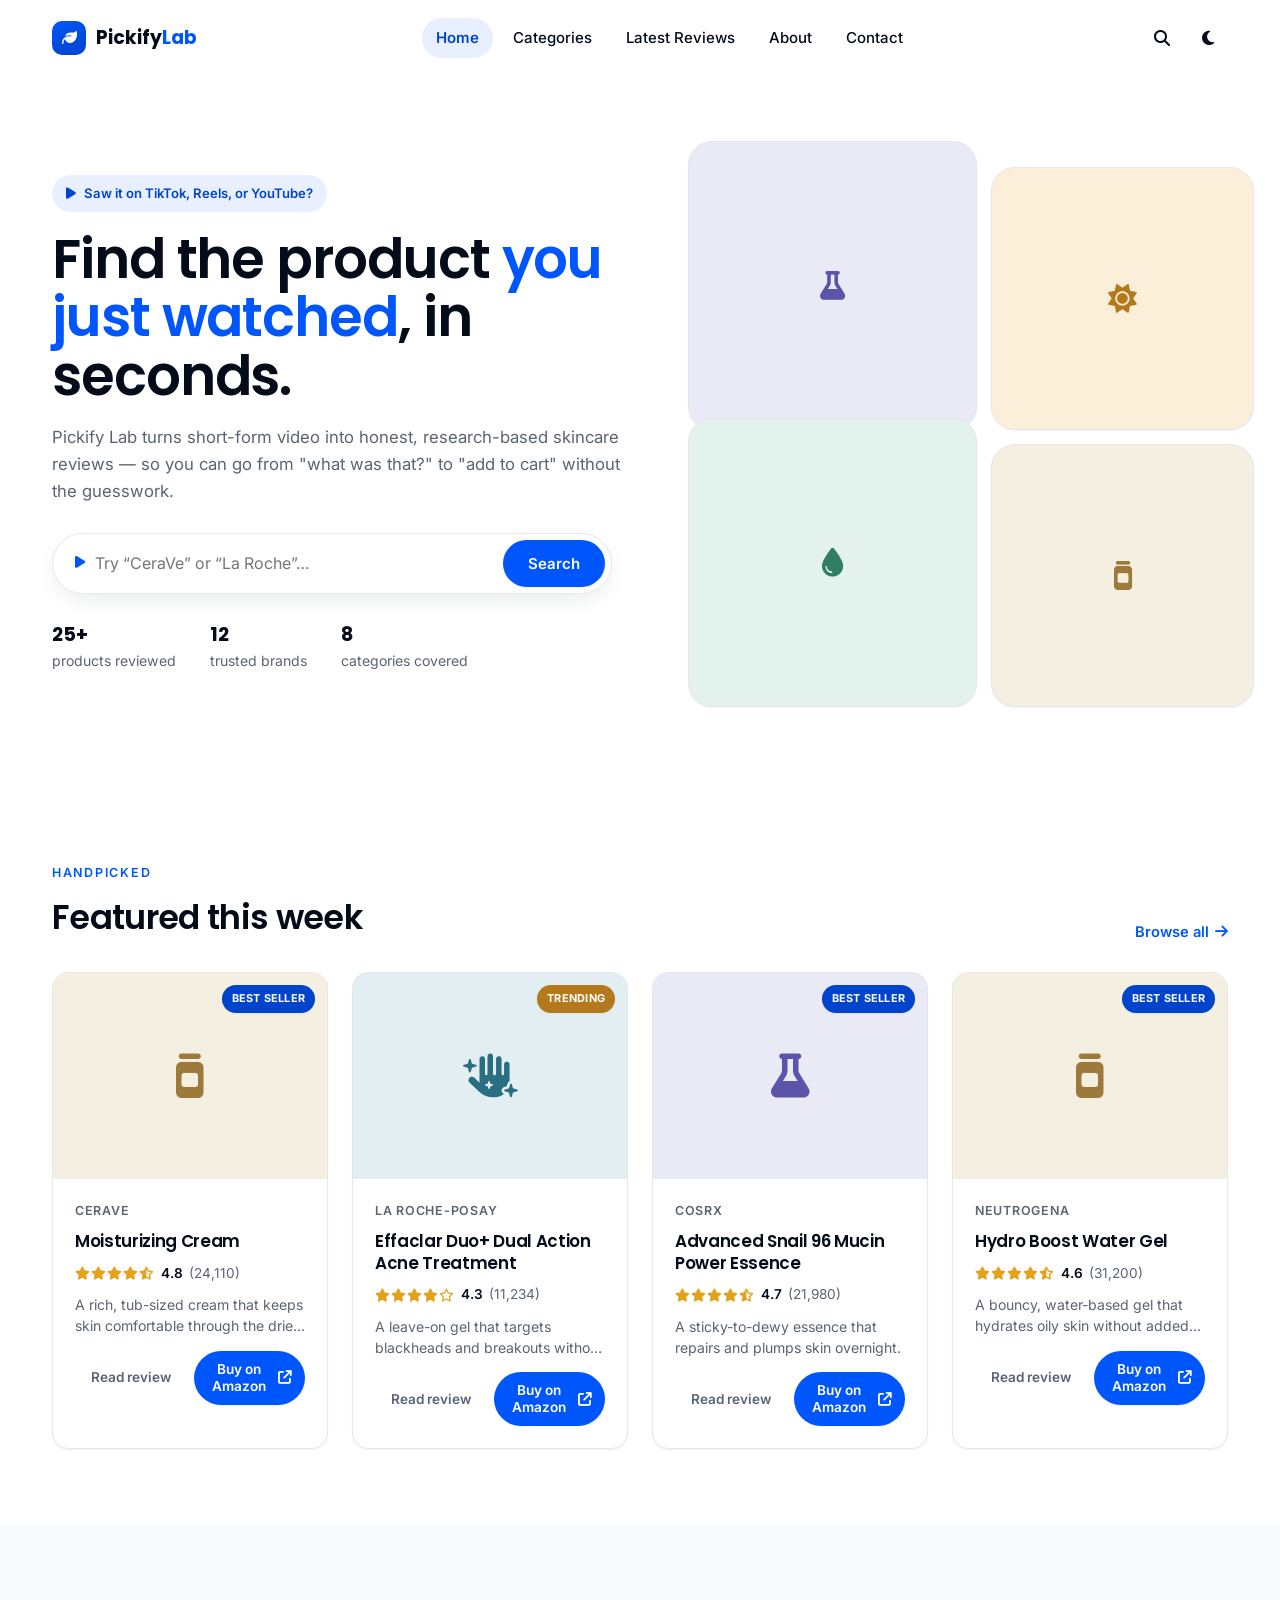
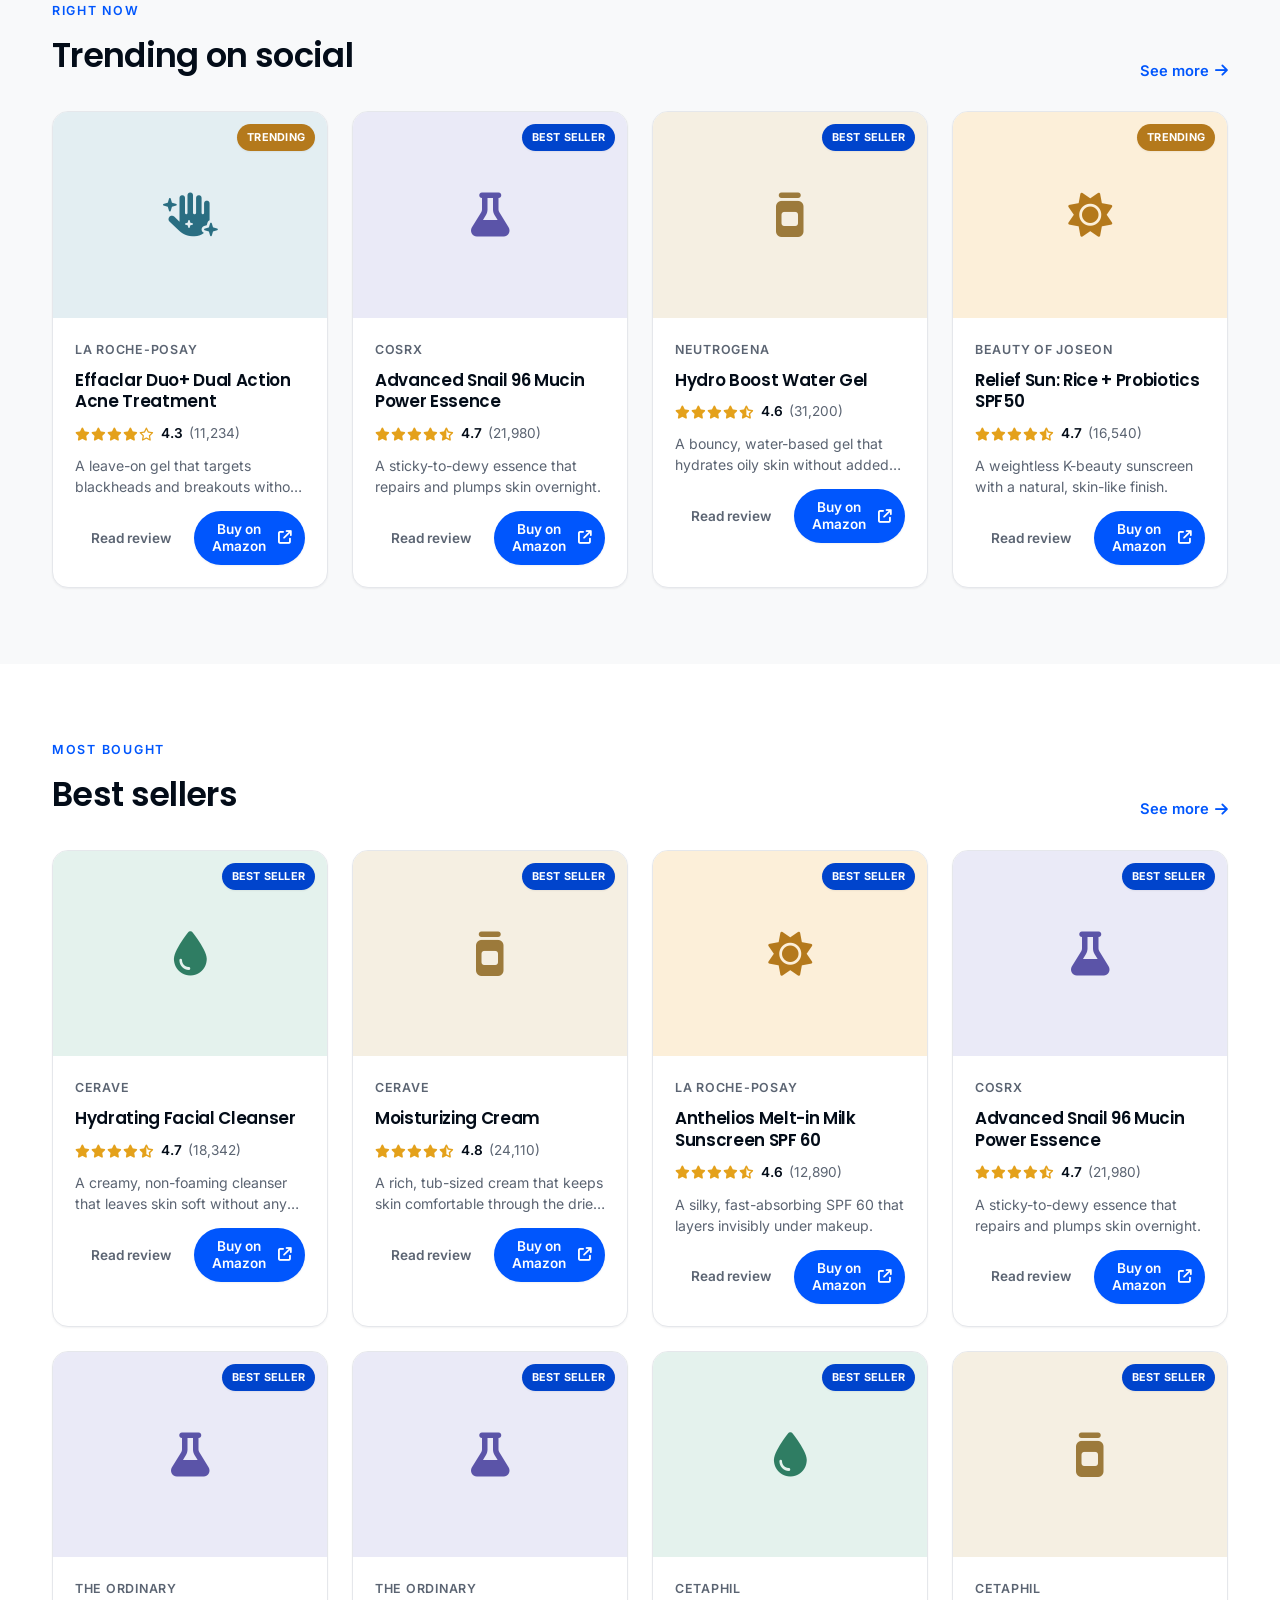
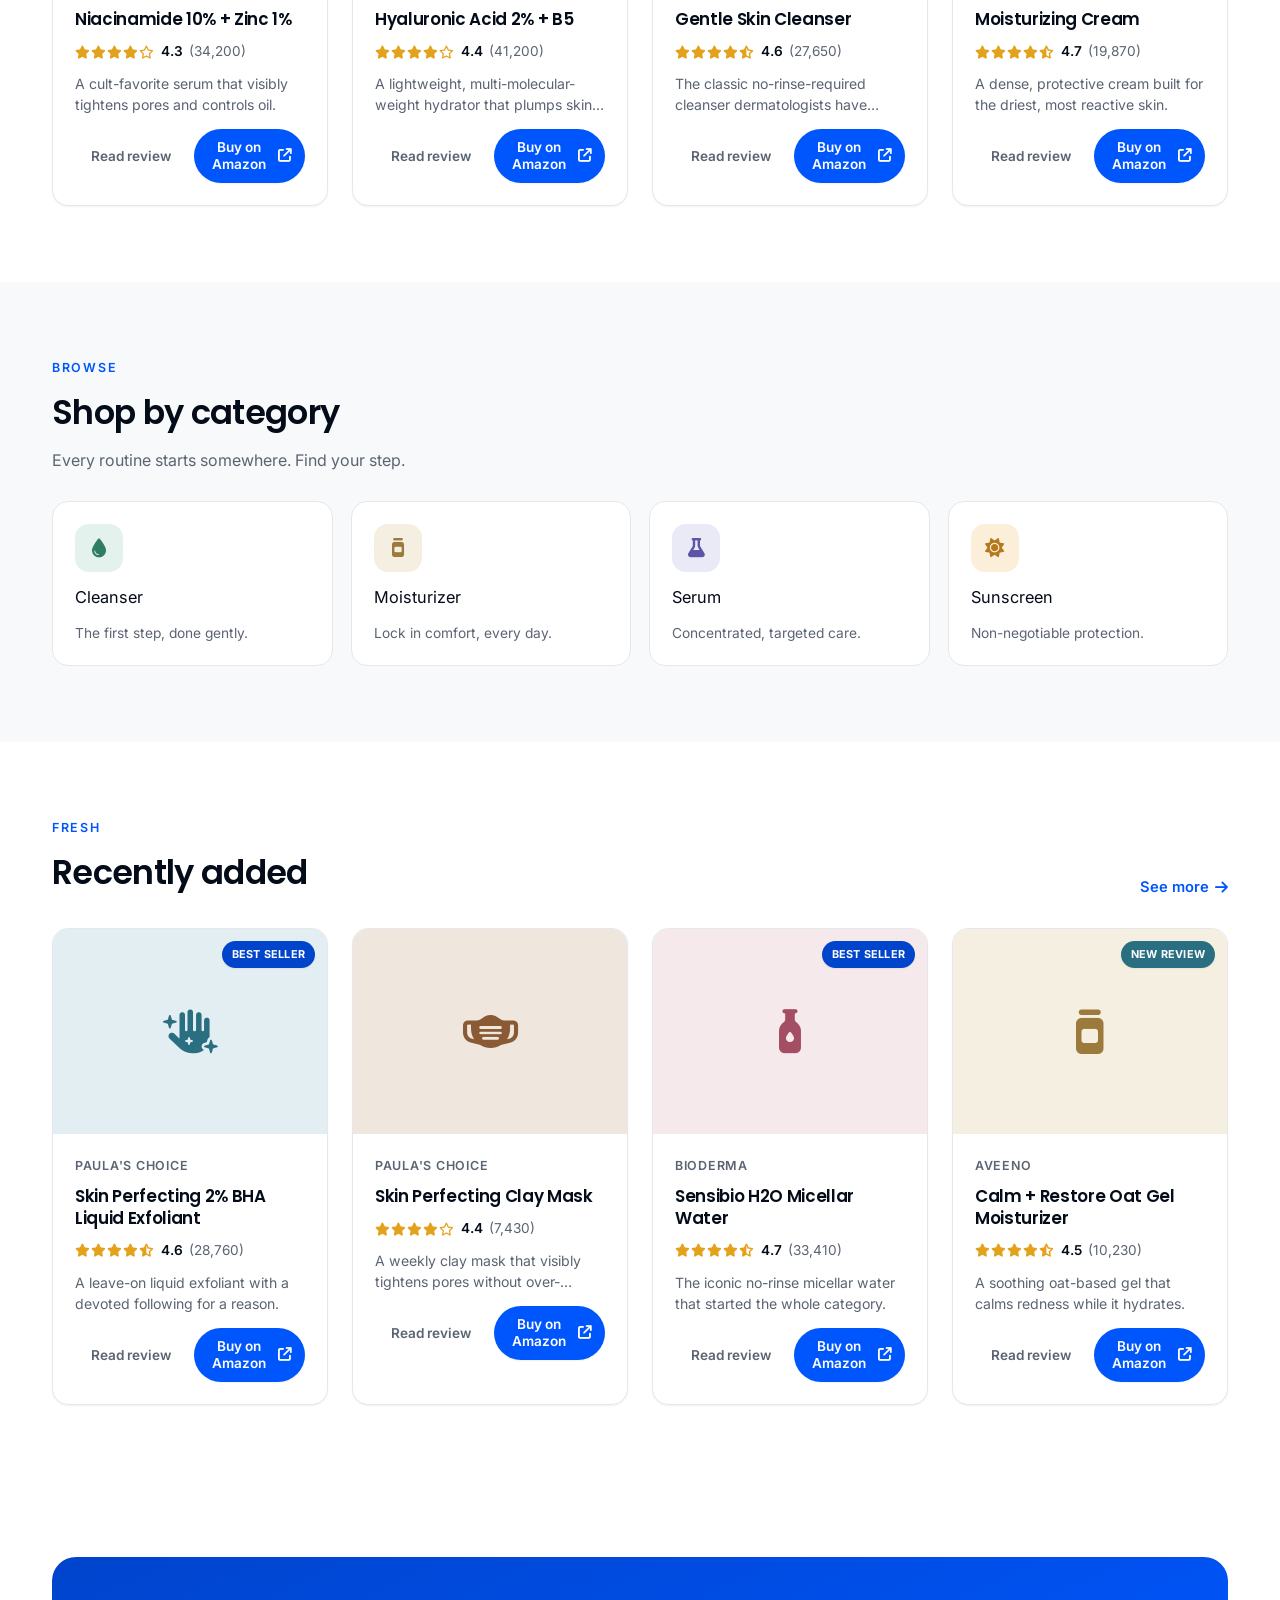
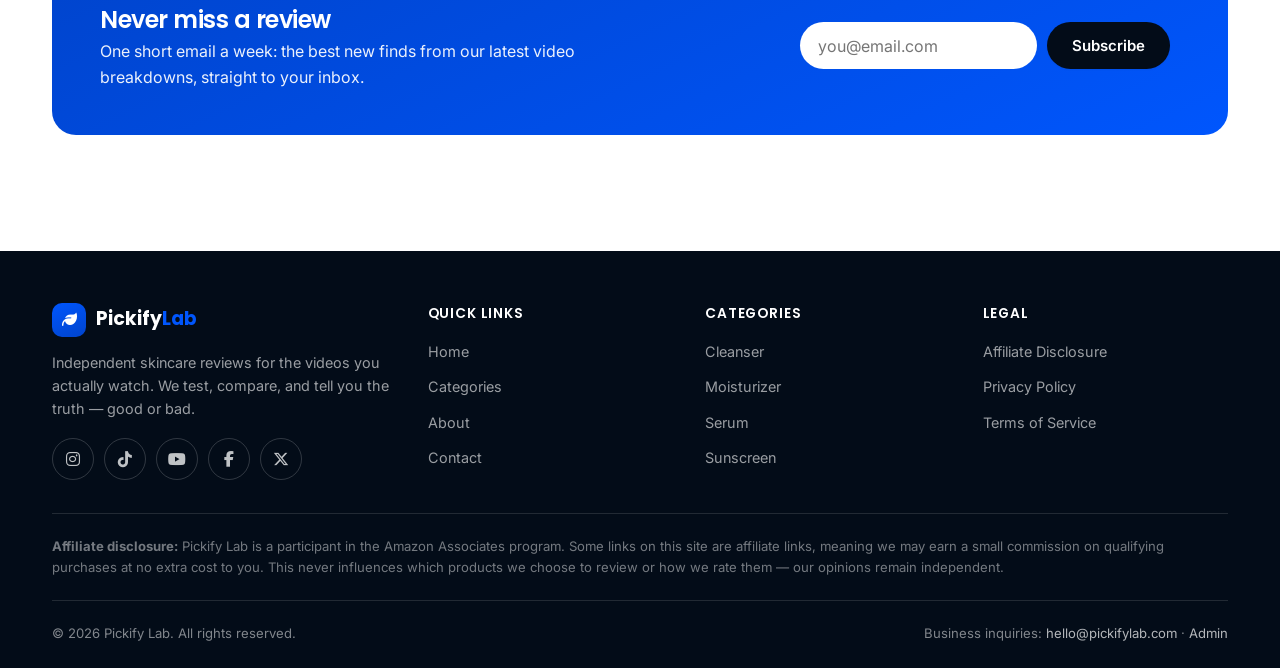
==== New folder (2)/pickify-lab/index.html @ 36ed2938 "Add files via upload" ====
<!DOCTYPE html>
<html lang="en">
<head>
  <meta charset="UTF-8" />
  <meta name="viewport" content="width=device-width, initial-scale=1.0" />
  <title>Pickify Lab — Honest Skincare Reviews from TikTok, Reels & YouTube</title>
  <meta name="description" content="Find the exact skincare product you saw in a video, in seconds. Pickify Lab reviews CeraVe, La Roche-Posay, COSRX, The Ordinary and more — honestly, independently." />
  <meta name="keywords" content="skincare reviews, CeraVe review, La Roche-Posay review, COSRX review, The Ordinary review, best skincare products, amazon skincare" />
  <link rel="canonical" href="https://pickifylab.com/" />

  <!-- Open Graph -->
  <meta property="og:type" content="website" />
  <meta property="og:site_name" content="Pickify Lab" />
  <meta property="og:title" content="Pickify Lab — Honest Skincare Reviews" />
  <meta property="og:description" content="Find the exact skincare product you saw in a video, in seconds." />
  <meta property="og:url" content="https://pickifylab.com/" />
  <meta property="og:image" content="https://pickifylab.com/images/og-cover.jpg" />

  <!-- Twitter Card -->
  <meta name="twitter:card" content="summary_large_image" />
  <meta name="twitter:title" content="Pickify Lab — Honest Skincare Reviews" />
  <meta name="twitter:description" content="Find the exact skincare product you saw in a video, in seconds." />
  <meta name="twitter:image" content="https://pickifylab.com/images/og-cover.jpg" />

  <link rel="icon" href="data:image/svg+xml,<svg xmlns=%22http://www.w3.org/2000/svg%22 viewBox=%220 0 100 100%22><rect width=%22100%22 height=%22100%22 rx=%2222%22 fill=%22%230056FD%22/><text x=%2250%22 y=%2266%22 font-size=%2255%22 fill=%22white%22 text-anchor=%22middle%22 font-family=%22Arial%22>P</text></svg>" />

  <link rel="preconnect" href="https://fonts.googleapis.com" />
  <link rel="preconnect" href="https://fonts.gstatic.com" crossorigin />
  <link href="https://fonts.googleapis.com/css2?family=Inter:wght@400;500;600;700&family=Poppins:wght@500;600;700&display=swap" rel="stylesheet" />
  <link rel="stylesheet" href="https://cdnjs.cloudflare.com/ajax/libs/font-awesome/6.5.1/css/all.min.css" integrity="sha512-DTOQO9RWCH3ppGqcWaEA1BIZOC6xxalwEsw9c2QQeAIftl+Vegovlnee1c9QX4TctnWMn13TZye+giMm8e2LwA==" crossorigin="anonymous" referrerpolicy="no-referrer" />

  <link rel="stylesheet" href="css/style.css" />
  <link rel="stylesheet" href="css/responsive.css" />

  <script type="application/ld+json">
  {
    "@context": "https://schema.org",
    "@type": "Organization",
    "name": "Pickify Lab",
    "url": "https://pickifylab.com/",
    "sameAs": [
      "https://instagram.com/pickifylab",
      "https://tiktok.com/@pickifylab",
      "https://youtube.com/@pickifylab",
      "https://facebook.com/pickifylab",
      "https://x.com/pickifylab"
    ]
  }
  </script>
</head>
<body>

  <a class="visually-hidden" href="#main-content">Skip to main content</a>

  <!-- ============================= HEADER ============================= -->
  <header class="site-header" data-site-header>
    <div class="container nav">
      <a href="index.html" class="brand">
        <span class="brand__mark"><i class="fa-solid fa-leaf" aria-hidden="true"></i></span>
        <span class="brand__name">Pickify<span>Lab</span></span>
      </a>

      <nav class="nav-menu" data-nav-menu aria-label="Primary">
        <a href="index.html" data-page="index.html">Home</a>
        <a href="categories.html" data-page="categories.html">Categories</a>
        <a href="categories.html?sort=latest" data-page="categories.html">Latest Reviews</a>
        <a href="about.html" data-page="about.html">About</a>
        <a href="contact.html" data-page="contact.html">Contact</a>
      </nav>

      <div class="nav-actions">
        <button class="icon-btn" type="button" data-search-open aria-label="Search products">
          <i class="fa-solid fa-magnifying-glass" aria-hidden="true"></i>
        </button>
        <button class="icon-btn" type="button" data-theme-toggle aria-label="Toggle dark mode">
          <i class="fa-solid fa-moon" aria-hidden="true"></i>
        </button>
        <button class="nav-toggle" type="button" data-nav-toggle aria-label="Open menu" aria-expanded="false">
          <span></span><span></span><span></span>
        </button>
      </div>
    </div>
  </header>

  <!-- Search overlay -->
  <div class="search-overlay" data-search-overlay>
    <div class="search-panel" role="dialog" aria-modal="true" aria-label="Search products">
      <div class="search-panel__top">
        <i class="fa-solid fa-magnifying-glass" aria-hidden="true"></i>
        <input type="search" placeholder="Search by product, brand, or concern…" aria-label="Search products" data-search-input />
        <button class="search-panel__close" type="button" data-search-close aria-label="Close search">
          <i class="fa-solid fa-xmark" aria-hidden="true"></i>
        </button>
      </div>
      <div data-search-results>
        <p class="search-hint">Start typing a product or brand — like "Cera" or "La Roche".</p>
      </div>
    </div>
  </div>

  <main id="main-content" data-home>

    <!-- ============================= HERO ============================= -->
    <section class="hero">
      <div class="container hero__grid">
        <div>
          <span class="hero__eyebrow"><i class="fa-solid fa-play" aria-hidden="true"></i> Saw it on TikTok, Reels, or YouTube?</span>
          <h1 class="hero__title">Find the product <em>you just watched</em>, in seconds.</h1>
          <p class="hero__sub">Pickify Lab turns short-form video into honest, research-based skincare reviews — so you can go from "what was that?" to "add to cart" without the guesswork.</p>

          <form class="hero-search" data-hero-search-form role="search">
            <i class="fa-solid fa-play" aria-hidden="true"></i>
            <label for="hero-search-input" class="visually-hidden">Search products</label>
            <input id="hero-search-input" type="text" placeholder="Try “CeraVe” or “La Roche”…" data-hero-search-input autocomplete="off" />
            <button class="btn btn--primary" type="submit">Search</button>
            <div class="hero-suggestions" data-hero-search-suggestions hidden></div>
          </form>

          <div class="hero__meta">
            <div><strong>25+</strong> products reviewed</div>
            <div><strong>12</strong> trusted brands</div>
            <div><strong>8</strong> categories covered</div>
          </div>
        </div>

        <div class="hero__visual" aria-hidden="true">
          <div class="swatch swatch--serum"><i class="fa-solid fa-flask"></i></div>
          <div class="swatch swatch--sunscreen"><i class="fa-solid fa-sun"></i></div>
          <div class="swatch swatch--cleanser"><i class="fa-solid fa-droplet"></i></div>
          <div class="swatch swatch--moisturizer"><i class="fa-solid fa-jar"></i></div>
        </div>
      </div>
    </section>

    <!-- ============================= FEATURED ============================= -->
    <section class="section" id="featured">
      <div class="container">
        <div class="section-head">
          <span class="section-head__eyebrow">Handpicked</span>
          <div class="section-head__row">
            <h2 class="section-head__title">Featured this week</h2>
            <a class="link-more" href="categories.html">Browse all <i class="fa-solid fa-arrow-right" aria-hidden="true"></i></a>
          </div>
        </div>
        <div class="product-grid" id="featured-grid"></div>
      </div>
    </section>

    <!-- ============================= TRENDING ============================= -->
    <section class="section section--alt" id="trending">
      <div class="container">
        <div class="section-head">
          <span class="section-head__eyebrow">Right now</span>
          <div class="section-head__row">
            <h2 class="section-head__title">Trending on social</h2>
            <a class="link-more" href="categories.html">See more <i class="fa-solid fa-arrow-right" aria-hidden="true"></i></a>
          </div>
        </div>
        <div class="product-grid" id="trending-grid"></div>
      </div>
    </section>

    <!-- ============================= BEST SELLERS ============================= -->
    <section class="section" id="best-sellers">
      <div class="container">
        <div class="section-head">
          <span class="section-head__eyebrow">Most bought</span>
          <div class="section-head__row">
            <h2 class="section-head__title">Best sellers</h2>
            <a class="link-more" href="categories.html">See more <i class="fa-solid fa-arrow-right" aria-hidden="true"></i></a>
          </div>
        </div>
        <div class="product-grid" id="bestsellers-grid"></div>
      </div>
    </section>

    <!-- ============================= CATEGORIES PREVIEW ============================= -->
    <section class="section section--alt" id="shop-by-category">
      <div class="container">
        <div class="section-head">
          <span class="section-head__eyebrow">Browse</span>
          <h2 class="section-head__title">Shop by category</h2>
          <p class="section-head__sub">Every routine starts somewhere. Find your step.</p>
        </div>
        <div class="category-grid" id="category-preview-grid">
          <!-- populated statically for SEO crawlability; categories.html has the full filterable version -->
          <a class="category-card" href="categories.html?cat=Cleanser"><span class="category-card__icon category-card__icon--cleanser"><i class="fa-solid fa-droplet"></i></span><span class="category-card__name">Cleanser</span><span class="category-card__desc">The first step, done gently.</span></a>
          <a class="category-card" href="categories.html?cat=Moisturizer"><span class="category-card__icon category-card__icon--moisturizer"><i class="fa-solid fa-jar"></i></span><span class="category-card__name">Moisturizer</span><span class="category-card__desc">Lock in comfort, every day.</span></a>
          <a class="category-card" href="categories.html?cat=Serum"><span class="category-card__icon category-card__icon--serum"><i class="fa-solid fa-flask"></i></span><span class="category-card__name">Serum</span><span class="category-card__desc">Concentrated, targeted care.</span></a>
          <a class="category-card" href="categories.html?cat=Sunscreen"><span class="category-card__icon category-card__icon--sunscreen"><i class="fa-solid fa-sun"></i></span><span class="category-card__name">Sunscreen</span><span class="category-card__desc">Non-negotiable protection.</span></a>
        </div>
      </div>
    </section>

    <!-- ============================= RECENTLY ADDED ============================= -->
    <section class="section" id="recently-added">
      <div class="container">
        <div class="section-head">
          <span class="section-head__eyebrow">Fresh</span>
          <div class="section-head__row">
            <h2 class="section-head__title">Recently added</h2>
            <a class="link-more" href="categories.html">See more <i class="fa-solid fa-arrow-right" aria-hidden="true"></i></a>
          </div>
        </div>
        <div class="product-grid" id="recent-grid"></div>
      </div>
    </section>

    <!-- ============================= NEWSLETTER ============================= -->
    <section class="section" id="newsletter">
      <div class="container">
        <div class="newsletter-band">
          <div>
            <h2>Never miss a review</h2>
            <p>One short email a week: the best new finds from our latest video breakdowns, straight to your inbox.</p>
          </div>
          <form class="newsletter-form" data-newsletter-form>
            <label for="newsletter-email" class="visually-hidden">Email address</label>
            <input id="newsletter-email" type="email" placeholder="you@email.com" required />
            <button class="btn btn--primary" type="submit">Subscribe</button>
            <p class="form-status" data-newsletter-status role="status"></p>
          </form>
        </div>
      </div>
    </section>

  </main>

  <!-- ============================= FOOTER ============================= -->
  <footer class="site-footer">
    <div class="container">
      <div class="footer-grid">
        <div class="footer-about">
          <a href="index.html" class="brand">
            <span class="brand__mark"><i class="fa-solid fa-leaf" aria-hidden="true"></i></span>
            <span class="brand__name">Pickify<span>Lab</span></span>
          </a>
          <p>Independent skincare reviews for the videos you actually watch. We test, compare, and tell you the truth — good or bad.</p>
          <div class="social-row">
            <a class="social-btn" data-social="instagram" href="https://instagram.com/pickifylab" target="_blank" rel="noopener" aria-label="Instagram"><i class="fa-brands fa-instagram"></i></a>
            <a class="social-btn" data-social="tiktok" href="https://tiktok.com/@pickifylab" target="_blank" rel="noopener" aria-label="TikTok"><i class="fa-brands fa-tiktok"></i></a>
            <a class="social-btn" data-social="youtube" href="https://youtube.com/@pickifylab" target="_blank" rel="noopener" aria-label="YouTube"><i class="fa-brands fa-youtube"></i></a>
            <a class="social-btn" data-social="facebook" href="https://facebook.com/pickifylab" target="_blank" rel="noopener" aria-label="Facebook"><i class="fa-brands fa-facebook-f"></i></a>
            <a class="social-btn" data-social="x" href="https://x.com/pickifylab" target="_blank" rel="noopener" aria-label="X (Twitter)"><i class="fa-brands fa-x-twitter"></i></a>
          </div>
        </div>

        <div class="footer-col">
          <h4>Quick Links</h4>
          <ul>
            <li><a href="index.html">Home</a></li>
            <li><a href="categories.html">Categories</a></li>
            <li><a href="about.html">About</a></li>
            <li><a href="contact.html">Contact</a></li>
          </ul>
        </div>

        <div class="footer-col">
          <h4>Categories</h4>
          <ul>
            <li><a href="categories.html?cat=Cleanser">Cleanser</a></li>
            <li><a href="categories.html?cat=Moisturizer">Moisturizer</a></li>
            <li><a href="categories.html?cat=Serum">Serum</a></li>
            <li><a href="categories.html?cat=Sunscreen">Sunscreen</a></li>
          </ul>
        </div>

        <div class="footer-col">
          <h4>Legal</h4>
          <ul>
            <li><a href="contact.html">Affiliate Disclosure</a></li>
            <li><a href="contact.html">Privacy Policy</a></li>
            <li><a href="contact.html">Terms of Service</a></li>
          </ul>
        </div>
      </div>

      <p class="footer-disclosure" data-disclosure-text>
        <strong>Affiliate disclosure:</strong> Pickify Lab is a participant in the Amazon Associates program. Some links on this site are affiliate links, meaning we may earn a small commission on qualifying purchases at no extra cost to you. This never influences which products we choose to review or how we rate them — our opinions remain independent.
      </p>

      <div class="footer-bottom">
        <p>&copy; <span data-current-year></span> Pickify Lab. All rights reserved.</p>
        <p>Business inquiries: <a href="mailto:hello@pickifylab.com" data-business-email>hello@pickifylab.com</a> &middot; <a href="admin.html">Admin</a></p>
      </div>
    </div>
  </footer>

  <button class="scroll-top" type="button" data-scroll-top aria-label="Scroll to top">
    <i class="fa-solid fa-arrow-up" aria-hidden="true"></i>
  </button>

  <script src="js/products.js"></script>
  <script src="js/search.js"></script>
  <script src="js/settings.js"></script>
  <script src="js/app.js"></script>
</body>
</html>
---- New folder (2)/pickify-lab/css/style.css ----
/* ==========================================================================
   Pickify Lab — Core Stylesheet
   Mobile-first. Breakpoint overrides live in responsive.css.
   ========================================================================== */

/* ---------------------------------------------------------------------- */
/* 1. Design tokens                                                       */
/* ---------------------------------------------------------------------- */
:root {
  /* Brand palette (per spec) */
  --color-bg: #FFFFFF;
  --color-bg-alt: #F8F9FA;
  --color-accent: #0056FD;
  --color-accent-dark: #0044CC;
  --color-accent-soft: #E8F0FF;
  --color-text: #030C18;
  --color-text-muted: #5B6472;
  --color-border: #E5E7EB;
  --color-card: #FFFFFF;

  /* Fixed brand-dark, used for the footer and other permanently dark
     sections regardless of the light/dark theme toggle */
  --color-brand-dark: #030C18;
  --color-brand-dark-alt: #0A1524;
  --color-accent-on-dark: #4C86FF;

  /* Category swatch tints — used only on media placeholders as an
     identification system, echoing how skincare packaging color-codes by
     product type. Kept muted so the rest of the UI stays quiet. */
  --tint-cleanser: #E4F2ED;
  --tint-cleanser-ic: #2F7D63;
  --tint-moisturizer: #F5EFE2;
  --tint-moisturizer-ic: #9C7A3B;
  --tint-serum: #EAEAF7;
  --tint-serum-ic: #5B54A8;
  --tint-sunscreen: #FCEFD9;
  --tint-sunscreen-ic: #B4791C;
  --tint-toner: #F5E9EC;
  --tint-toner-ic: #A34E62;
  --tint-facemask: #EFE6DE;
  --tint-facemask-ic: #8A5A34;
  --tint-eyecream: #E7F0EA;
  --tint-eyecream-ic: #3E7A52;
  --tint-acnetreatment: #E3EEF2;
  --tint-acnetreatment-ic: #2A6E82;

  /* Elevation */
  --shadow-sm: 0 1px 2px rgba(31, 41, 55, 0.06);
  --shadow-md: 0 8px 24px -8px rgba(31, 41, 55, 0.14);
  --shadow-lg: 0 24px 48px -16px rgba(31, 41, 55, 0.22);

  /* Type scale */
  --font-display: "Poppins", "Segoe UI", sans-serif;
  --font-body: "Inter", "Segoe UI", sans-serif;

  --radius-sm: 10px;
  --radius-md: 16px;
  --radius-lg: 24px;
  --radius-pill: 999px;

  --container-width: 1240px;
  --nav-height: 76px;

  --ease: cubic-bezier(0.22, 1, 0.36, 1);
}

[data-theme="dark"] {
  --color-bg: #0B0F16;
  --color-bg-alt: #121826;
  --color-accent: #3B7BFF;
  --color-accent-dark: #0056FD;
  --color-accent-soft: rgba(59, 123, 255, 0.16);
  --color-text: #EDF0F5;
  --color-text-muted: #97A1B0;
  --color-border: #232C3C;
  --color-card: #121826;

  --tint-cleanser: #17251F;
  --tint-cleanser-ic: #59C79A;
  --tint-moisturizer: #241F14;
  --tint-moisturizer-ic: #D9B370;
  --tint-serum: #1D1B2C;
  --tint-serum-ic: #A79CE8;
  --tint-sunscreen: #2A2013;
  --tint-sunscreen-ic: #E8B75E;
  --tint-toner: #241A1D;
  --tint-toner-ic: #E2909E;
  --tint-facemask: #221A12;
  --tint-facemask-ic: #D8A26B;
  --tint-eyecream: #16221A;
  --tint-eyecream-ic: #7FCB98;
  --tint-acnetreatment: #131F24;
  --tint-acnetreatment-ic: #6FC0DA;

  --shadow-sm: 0 1px 2px rgba(0, 0, 0, 0.3);
  --shadow-md: 0 8px 24px -8px rgba(0, 0, 0, 0.5);
  --shadow-lg: 0 24px 48px -16px rgba(0, 0, 0, 0.6);
}

/* ---------------------------------------------------------------------- */
/* 2. Reset                                                                */
/* ---------------------------------------------------------------------- */
*, *::before, *::after { box-sizing: border-box; }
html { scroll-behavior: smooth; }
body {
  margin: 0;
  background: var(--color-bg);
  color: var(--color-text);
  font-family: var(--font-body);
  font-size: 16px;
  line-height: 1.6;
  -webkit-font-smoothing: antialiased;
  transition: background-color 0.3s var(--ease), color 0.3s var(--ease);
}
img { max-width: 100%; display: block; }
a { color: inherit; text-decoration: none; }
button { font-family: inherit; cursor: pointer; }
ul, ol { margin: 0; padding: 0; list-style: none; }
h1, h2, h3, h4, h5, h6 { margin: 0; font-family: var(--font-display); font-weight: 600; letter-spacing: -0.02em; }
p { margin: 0; }
input, textarea, select { font-family: inherit; font-size: inherit; color: inherit; }

@media (prefers-reduced-motion: reduce) {
  *, *::before, *::after { animation-duration: 0.001ms !important; animation-iteration-count: 1 !important; transition-duration: 0.001ms !important; scroll-behavior: auto !important; }
}

:focus-visible {
  outline: 2px solid var(--color-accent);
  outline-offset: 3px;
  border-radius: 4px;
}

.container {
  width: 100%;
  max-width: var(--container-width);
  margin-inline: auto;
  padding-inline: 20px;
}

.section { padding-block: 56px; }
.section--alt { background: var(--color-bg-alt); }

.section-head {
  display: flex;
  flex-direction: column;
  gap: 8px;
  margin-bottom: 28px;
}
.section-head__eyebrow {
  font-family: var(--font-body);
  font-size: 0.78rem;
  font-weight: 600;
  letter-spacing: 0.14em;
  text-transform: uppercase;
  color: var(--color-accent);
}
.section-head__title { font-size: clamp(1.5rem, 1.2rem + 1.4vw, 2.1rem); }
.section-head__sub { color: var(--color-text-muted); max-width: 56ch; }
.section-head__row {
  display: flex;
  justify-content: space-between;
  align-items: flex-end;
  gap: 16px;
  flex-wrap: wrap;
}
.link-more {
  font-weight: 600;
  font-size: 0.92rem;
  color: var(--color-accent);
  white-space: nowrap;
  display: inline-flex;
  align-items: center;
  gap: 6px;
}
.link-more i { transition: transform 0.2s var(--ease); }
.link-more:hover i { transform: translateX(3px); }

/* ---------------------------------------------------------------------- */
/* 3. Buttons                                                              */
/* ---------------------------------------------------------------------- */
.btn {
  display: inline-flex;
  align-items: center;
  justify-content: center;
  gap: 8px;
  border: 1px solid transparent;
  border-radius: var(--radius-pill);
  padding: 13px 24px;
  font-weight: 600;
  font-size: 0.94rem;
  transition: transform 0.18s var(--ease), box-shadow 0.18s var(--ease), background-color 0.18s var(--ease), border-color 0.18s var(--ease);
  white-space: nowrap;
}
.btn--small { padding: 9px 16px; font-size: 0.85rem; }
.btn--primary { background: var(--color-accent); color: #fff; box-shadow: var(--shadow-sm); }
.btn--primary:hover { background: var(--color-accent-dark); transform: translateY(-1px); box-shadow: var(--shadow-md); }
.btn--ghost { background: transparent; border-color: transparent; color: var(--color-text-muted); }
.btn--ghost:hover { background: var(--color-accent-soft); color: var(--color-accent-dark); }
.btn--block { width: 100%; }
.btn--large { padding: 16px 30px; font-size: 1rem; }

/* ---------------------------------------------------------------------- */
/* 4. Header / Navigation                                                  */
/* ---------------------------------------------------------------------- */
.site-header {
  position: sticky;
  top: 0;
  z-index: 60;
  background: color-mix(in srgb, var(--color-bg) 88%, transparent);
  backdrop-filter: blur(10px);
  border-bottom: 1px solid transparent;
  transition: border-color 0.25s var(--ease), box-shadow 0.25s var(--ease);
}
.site-header.is-scrolled { border-bottom-color: var(--color-border); box-shadow: var(--shadow-sm); }

.nav {
  display: flex;
  align-items: center;
  justify-content: space-between;
  height: var(--nav-height);
  gap: 16px;
}

.brand {
  display: inline-flex;
  align-items: center;
  gap: 10px;
  font-family: var(--font-display);
  font-weight: 700;
  font-size: 1.18rem;
  color: var(--color-text);
}
.brand__mark {
  width: 34px;
  height: 34px;
  border-radius: 10px;
  background: linear-gradient(155deg, var(--color-accent), var(--color-accent-dark));
  display: grid;
  place-items: center;
  color: #fff;
  font-size: 0.95rem;
  flex-shrink: 0;
}
.brand__name span { color: var(--color-accent); }

.nav-menu {
  position: fixed;
  inset: var(--nav-height) 0 0 0;
  background: var(--color-bg);
  display: flex;
  flex-direction: column;
  padding: 20px;
  gap: 4px;
  transform: translateY(-8px);
  opacity: 0;
  visibility: hidden;
  transition: opacity 0.22s var(--ease), transform 0.22s var(--ease), visibility 0.22s;
  overflow-y: auto;
}
.nav-menu.is-open { opacity: 1; visibility: visible; transform: translateY(0); }
.nav-menu a {
  padding: 14px 6px;
  font-weight: 500;
  font-size: 1.05rem;
  border-bottom: 1px solid var(--color-border);
  display: block;
}
.nav-menu a.is-active { color: var(--color-accent); font-weight: 600; }

.nav-actions { display: flex; align-items: center; gap: 6px; }
.icon-btn {
  width: 40px;
  height: 40px;
  display: grid;
  place-items: center;
  border-radius: var(--radius-pill);
  border: 1px solid transparent;
  background: transparent;
  color: var(--color-text);
  font-size: 1.02rem;
  transition: background-color 0.18s var(--ease), border-color 0.18s var(--ease);
}
.icon-btn:hover { background: var(--color-bg-alt); border-color: var(--color-border); }

.nav-toggle {
  width: 40px;
  height: 40px;
  border: 1px solid var(--color-border);
  border-radius: var(--radius-sm);
  background: var(--color-bg);
  display: grid;
  place-items: center;
  gap: 4px;
}
.nav-toggle span {
  width: 18px;
  height: 2px;
  background: var(--color-text);
  border-radius: 2px;
  transition: transform 0.25s var(--ease), opacity 0.25s var(--ease);
}
.nav-toggle.is-active span:nth-child(1) { transform: translateY(6px) rotate(45deg); }
.nav-toggle.is-active span:nth-child(2) { opacity: 0; }
.nav-toggle.is-active span:nth-child(3) { transform: translateY(-6px) rotate(-45deg); }

body.nav-open { overflow: hidden; }

/* ---------------------------------------------------------------------- */
/* 5. Search overlay                                                       */
/* ---------------------------------------------------------------------- */
.search-overlay {
  position: fixed;
  inset: 0;
  background: color-mix(in srgb, var(--color-text) 45%, transparent);
  z-index: 90;
  display: flex;
  align-items: flex-start;
  justify-content: center;
  padding: 76px 16px;
  opacity: 0;
  visibility: hidden;
  transition: opacity 0.22s var(--ease), visibility 0.22s;
}
.search-overlay.is-open { opacity: 1; visibility: visible; }
.search-panel {
  width: 100%;
  max-width: 620px;
  background: var(--color-card);
  border-radius: var(--radius-lg);
  box-shadow: var(--shadow-lg);
  border: 1px solid var(--color-border);
  padding: 20px;
  transform: translateY(-16px);
  transition: transform 0.22s var(--ease);
}
.search-overlay.is-open .search-panel { transform: translateY(0); }
.search-panel__top { display: flex; align-items: center; gap: 10px; }
.search-panel__top i.fa-magnifying-glass { color: var(--color-text-muted); }
.search-panel__top input {
  flex: 1;
  border: none;
  background: transparent;
  font-size: 1.05rem;
  padding: 10px 0;
}
.search-panel__top input:focus { outline: none; }
.search-panel__close {
  border: none;
  background: var(--color-bg-alt);
  width: 32px;
  height: 32px;
  border-radius: 50%;
  display: grid;
  place-items: center;
  color: var(--color-text-muted);
}
.search-hint { color: var(--color-text-muted); font-size: 0.9rem; padding: 14px 4px 4px; }
.search-results { margin-top: 8px; max-height: 55vh; overflow-y: auto; }
.search-result {
  display: flex;
  align-items: center;
  gap: 12px;
  padding: 10px 6px;
  border-radius: var(--radius-sm);
  transition: background-color 0.15s var(--ease);
}
.search-result:hover { background: var(--color-bg-alt); }
.search-result__icon {
  width: 38px;
  height: 38px;
  border-radius: 10px;
  background: var(--color-accent-soft);
  color: var(--color-accent-dark);
  display: grid;
  place-items: center;
}
.search-result__text { display: flex; flex-direction: column; gap: 2px; }
.search-result__text small { color: var(--color-text-muted); }

body.search-open { overflow: hidden; }

/* ---------------------------------------------------------------------- */
/* 6. Hero                                                                  */
/* ---------------------------------------------------------------------- */
.hero {
  padding-block: 44px 56px;
  position: relative;
  overflow: hidden;
}
.hero__grid {
  display: grid;
  gap: 40px;
  align-items: center;
}
.hero__eyebrow {
  display: inline-flex;
  align-items: center;
  gap: 8px;
  background: var(--color-accent-soft);
  color: var(--color-accent-dark);
  font-weight: 600;
  font-size: 0.82rem;
  padding: 8px 14px;
  border-radius: var(--radius-pill);
  margin-bottom: 18px;
}
.hero__title {
  font-size: clamp(2.1rem, 1.6rem + 2.6vw, 3.4rem);
  line-height: 1.08;
  margin-bottom: 18px;
}
.hero__title em { font-style: normal; color: var(--color-accent); }
.hero__sub {
  color: var(--color-text-muted);
  font-size: 1.05rem;
  max-width: 52ch;
  margin-bottom: 28px;
}

.hero-search {
  position: relative;
  display: flex;
  align-items: center;
  background: var(--color-card);
  border: 1px solid var(--color-border);
  border-radius: var(--radius-pill);
  box-shadow: var(--shadow-md);
  padding: 6px 6px 6px 22px;
  gap: 10px;
  max-width: 560px;
}
.hero-search i.fa-play { color: var(--color-accent); font-size: 0.85rem; }
.hero-search input {
  flex: 1;
  border: none;
  background: transparent;
  padding: 12px 0;
  font-size: 1rem;
}
.hero-search input:focus { outline: none; }
.hero-search .btn { flex-shrink: 0; }

.hero-suggestions {
  position: absolute;
  top: calc(100% + 8px);
  left: 0;
  right: 0;
  background: var(--color-card);
  border: 1px solid var(--color-border);
  border-radius: var(--radius-md);
  box-shadow: var(--shadow-lg);
  padding: 8px;
  z-index: 20;
}
.hero-suggestions a { display: block; padding: 10px 12px; border-radius: var(--radius-sm); font-size: 0.92rem; }
.hero-suggestions a:hover { background: var(--color-bg-alt); }

.hero__meta {
  display: flex;
  flex-wrap: wrap;
  gap: 22px;
  margin-top: 26px;
  color: var(--color-text-muted);
  font-size: 0.88rem;
}
.hero__meta strong { color: var(--color-text); font-family: var(--font-display); display: block; font-size: 1.2rem; }

/* Hero visual: stacked product-swatch collage, not a stock gradient blob */
.hero__visual {
  position: relative;
  display: grid;
  grid-template-columns: repeat(2, 1fr);
  gap: 14px;
}
.hero__visual .swatch {
  border-radius: var(--radius-lg);
  border: 1px solid var(--color-border);
  aspect-ratio: 1;
  display: grid;
  place-items: center;
  font-size: 1.8rem;
  box-shadow: var(--shadow-sm);
}
.hero__visual .swatch:nth-child(2) { margin-top: 26px; }
.hero__visual .swatch:nth-child(3) { margin-top: -26px; }

/* ---------------------------------------------------------------------- */
/* 7. Category tint utility classes (shared) */
/* ---------------------------------------------------------------------- */
.product-media, .swatch, .category-card__icon {
  background: var(--color-bg-alt);
  color: var(--color-text-muted);
}
.product-media--cleanser, .swatch--cleanser, .category-card__icon--cleanser { background: var(--tint-cleanser); color: var(--tint-cleanser-ic); }
.product-media--moisturizer, .swatch--moisturizer, .category-card__icon--moisturizer { background: var(--tint-moisturizer); color: var(--tint-moisturizer-ic); }
.product-media--serum, .swatch--serum, .category-card__icon--serum { background: var(--tint-serum); color: var(--tint-serum-ic); }
.product-media--sunscreen, .swatch--sunscreen, .category-card__icon--sunscreen { background: var(--tint-sunscreen); color: var(--tint-sunscreen-ic); }
.product-media--toner, .swatch--toner, .category-card__icon--toner { background: var(--tint-toner); color: var(--tint-toner-ic); }
.product-media--face-mask, .swatch--face-mask, .category-card__icon--face-mask { background: var(--tint-facemask); color: var(--tint-facemask-ic); }
.product-media--eye-cream, .swatch--eye-cream, .category-card__icon--eye-cream { background: var(--tint-eyecream); color: var(--tint-eyecream-ic); }
.product-media--acne-treatment, .swatch--acne-treatment, .category-card__icon--acne-treatment { background: var(--tint-acnetreatment); color: var(--tint-acnetreatment-ic); }

/* ---------------------------------------------------------------------- */
/* 8. Product grid + cards                                                 */
/* ---------------------------------------------------------------------- */
.product-grid {
  display: grid;
  grid-template-columns: 1fr;
  gap: 24px;
}

.product-card {
  position: relative;
  background: var(--color-card);
  border: 1px solid var(--color-border);
  border-radius: var(--radius-md);
  overflow: hidden;
  box-shadow: var(--shadow-sm);
  transition: transform 0.28s var(--ease), box-shadow 0.28s var(--ease), border-color 0.28s var(--ease);
  opacity: 0;
  transform: translateY(14px);
}
.product-card.is-visible { opacity: 1; transform: translateY(0); }
.product-card:hover { transform: translateY(-6px); box-shadow: var(--shadow-lg); border-color: color-mix(in srgb, var(--color-accent) 35%, var(--color-border)); }

.product-card__media-link { position: relative; display: block; }
.product-media {
  aspect-ratio: 4 / 3;
  display: flex;
  align-items: center;
  justify-content: center;
  font-size: 2.75rem;
  line-height: 1;
}

.card-badges {
  position: absolute;
  top: 12px;
  right: 12px;
  display: flex;
  flex-direction: column;
  gap: 6px;
  align-items: flex-end;
}
.badge {
  font-size: 0.68rem;
  font-weight: 700;
  letter-spacing: 0.02em;
  text-transform: uppercase;
  padding: 5px 10px;
  border-radius: var(--radius-pill);
  background: var(--color-accent);
  color: #fff;
  box-shadow: var(--shadow-sm);
}
.badge--trending { background: #B4791C; }
.badge--editor-s-choice { background: #5B54A8; }
.badge--best-seller { background: var(--color-accent-dark); }
.badge--new-review { background: #2A6E82; }
.badge--budget-pick { background: #4B5563; }
.badge--dermatologist-recommended { background: #A34E62; }

.product-card__body { padding: 22px; display: flex; flex-direction: column; gap: 10px; }
.product-card__brand { font-size: 0.78rem; font-weight: 600; text-transform: uppercase; letter-spacing: 0.06em; color: var(--color-text-muted); }
.product-card__name { font-size: 1.05rem; line-height: 1.3; }
.product-card__name a:hover { color: var(--color-accent); }
.product-card__rating { display: flex; align-items: center; gap: 6px; font-size: 0.85rem; color: var(--color-text-muted); }
.stars { color: #E4A11B; letter-spacing: 1px; font-size: 0.82rem; }
.rating-value { color: var(--color-text); font-weight: 600; }
.product-card__review {
  color: var(--color-text-muted);
  font-size: 0.88rem;
  line-height: 1.5;
  display: -webkit-box;
  -webkit-box-orient: vertical;
  -webkit-line-clamp: 2;
  overflow: hidden;
  min-height: 2.6em;
}
.product-card__actions {
  display: flex;
  gap: 8px;
  margin-top: 4px;
}
.product-card__actions .btn {
  flex: 1 1 0;
  min-width: 0;
  padding-inline: 12px;
  white-space: normal;
  text-align: center;
  line-height: 1.25;
}
.product-card__actions .btn i { flex-shrink: 0; }

.empty-state {
  grid-column: 1 / -1;
  text-align: center;
  padding: 48px 20px;
  color: var(--color-text-muted);
  border: 1px dashed var(--color-border);
  border-radius: var(--radius-md);
}

/* ---------------------------------------------------------------------- */
/* 9. Match ring (signature element)                                       */
/* ---------------------------------------------------------------------- */
.match-ring {
  --ring-deg: 320deg;
  width: 46px;
  height: 46px;
  border-radius: 50%;
  background: conic-gradient(var(--color-accent) var(--ring-deg), var(--color-border) 0);
  display: grid;
  place-items: center;
  flex-shrink: 0;
}
.match-ring span {
  width: 36px;
  height: 36px;
  border-radius: 50%;
  background: var(--color-card);
  display: grid;
  place-items: center;
  font-size: 0.66rem;
  font-weight: 700;
  color: var(--color-text);
}
.match-ring--lg { width: 76px; height: 76px; }
.match-ring--lg span { width: 60px; height: 60px; font-size: 0.95rem; }

/* ---------------------------------------------------------------------- */
/* 10. Categories                                                          */
/* ---------------------------------------------------------------------- */
.category-grid {
  display: grid;
  grid-template-columns: 1fr;
  gap: 18px;
}
.category-card {
  display: flex;
  flex-direction: column;
  gap: 12px;
  padding: 22px;
  border: 1px solid var(--color-border);
  border-radius: var(--radius-md);
  background: var(--color-card);
  transition: transform 0.25s var(--ease), box-shadow 0.25s var(--ease);
}
.category-card:hover { transform: translateY(-4px); box-shadow: var(--shadow-md); }
.category-card__icon {
  width: 48px;
  height: 48px;
  border-radius: 14px;
  display: grid;
  place-items: center;
  font-size: 1.2rem;
}
.category-card__name { font-size: 1.02rem; }
.category-card__desc { color: var(--color-text-muted); font-size: 0.86rem; line-height: 1.5; }
.category-card__count { font-size: 0.78rem; color: var(--color-accent-dark); font-weight: 600; margin-top: auto; }

.tabs { display: flex; flex-wrap: wrap; gap: 8px; margin-bottom: 26px; }
.tab {
  border: 1px solid var(--color-border);
  background: var(--color-card);
  padding: 9px 16px;
  border-radius: var(--radius-pill);
  font-size: 0.86rem;
  font-weight: 500;
  display: inline-flex;
  align-items: center;
  gap: 7px;
  transition: background-color 0.18s var(--ease), color 0.18s var(--ease), border-color 0.18s var(--ease);
}
.tab.is-active { background: var(--color-accent); color: #fff; border-color: var(--color-accent); }
.tab:not(.is-active):hover { border-color: var(--color-accent); color: var(--color-accent-dark); }

.results-bar {
  display: flex;
  align-items: center;
  justify-content: space-between;
  margin-bottom: 18px;
  color: var(--color-text-muted);
  font-size: 0.88rem;
}
.search-field {
  display: flex;
  align-items: center;
  gap: 10px;
  border: 1px solid var(--color-border);
  border-radius: var(--radius-pill);
  padding: 10px 16px;
  background: var(--color-card);
  max-width: 340px;
  width: 100%;
}
.search-field input { flex: 1; border: none; background: transparent; }
.search-field input:focus { outline: none; }

/* ---------------------------------------------------------------------- */
/* 11. Page header (about/contact/categories banners)                      */
/* ---------------------------------------------------------------------- */
.page-banner {
  padding-block: 48px 36px;
  border-bottom: 1px solid var(--color-border);
}
.breadcrumbs {
  display: flex;
  align-items: center;
  gap: 8px;
  font-size: 0.82rem;
  color: var(--color-text-muted);
  margin-bottom: 14px;
  flex-wrap: wrap;
}
.breadcrumbs a:hover { color: var(--color-accent); }
.page-banner__title { font-size: clamp(1.7rem, 1.4rem + 1.2vw, 2.3rem); margin-bottom: 10px; }
.page-banner__sub { color: var(--color-text-muted); max-width: 60ch; }

/* ---------------------------------------------------------------------- */
/* 12. Product detail page                                                 */
/* ---------------------------------------------------------------------- */
.product-detail { padding-block: 40px 64px; }
.product-detail__layout { display: grid; gap: 34px; }
.product-detail__media { position: sticky; top: calc(var(--nav-height) + 20px); align-self: start; }
.product-detail__media .product-media { border-radius: var(--radius-lg); font-size: 5rem; border: 1px solid var(--color-border); }

.product-detail__header { display: flex; justify-content: space-between; align-items: flex-start; gap: 16px; margin-bottom: 10px; }
.product-detail__brand { color: var(--color-text-muted); font-weight: 600; text-transform: uppercase; letter-spacing: 0.06em; font-size: 0.82rem; margin-bottom: 6px; }
.product-detail__name { font-size: clamp(1.5rem, 1.2rem + 1vw, 2.1rem); margin-bottom: 12px; }
.product-detail__rating { display: flex; align-items: center; gap: 10px; margin-bottom: 18px; flex-wrap: wrap; }
.product-detail__rating .stars { font-size: 1.05rem; }
.product-detail__price { font-family: var(--font-display); font-size: 1.3rem; font-weight: 600; }

.detail-facts {
  display: grid;
  grid-template-columns: repeat(2, 1fr);
  gap: 12px;
  margin: 20px 0;
  padding: 16px;
  background: var(--color-bg-alt);
  border-radius: var(--radius-md);
}
.detail-facts dt { font-size: 0.72rem; text-transform: uppercase; letter-spacing: 0.06em; color: var(--color-text-muted); margin-bottom: 3px; }
.detail-facts dd { margin: 0; font-weight: 600; font-size: 0.92rem; }

.product-detail__ctas { display: flex; gap: 12px; margin: 22px 0 8px; flex-wrap: wrap; }

.detail-section { padding-top: 36px; border-top: 1px solid var(--color-border); margin-top: 36px; }
.detail-section__title { font-size: 1.3rem; margin-bottom: 16px; }
.pros-cons { display: grid; gap: 20px; }
.pros-cons ul li { display: flex; align-items: flex-start; gap: 10px; padding: 7px 0; font-size: 0.94rem; }
.pros-cons ul li i { margin-top: 4px; flex-shrink: 0; }
.pros-cons .pros i { color: var(--color-accent); }
.pros-cons .cons i { color: #B4791C; }
.pros-cons h4 { font-size: 0.92rem; margin-bottom: 4px; }

.ingredient-list { display: flex; flex-wrap: wrap; gap: 8px; }
.ingredient-list li {
  border: 1px solid var(--color-border);
  border-radius: var(--radius-pill);
  padding: 7px 14px;
  font-size: 0.84rem;
  background: var(--color-bg-alt);
}

.who-grid { display: grid; gap: 16px; }
.who-card { padding: 16px; border-radius: var(--radius-md); border: 1px solid var(--color-border); }
.who-card h4 { font-size: 0.92rem; margin-bottom: 6px; display: flex; align-items: center; gap: 8px; }
.who-card--for h4 i { color: var(--color-accent); }
.who-card--avoid h4 i { color: #B4791C; }
.who-card p { color: var(--color-text-muted); font-size: 0.9rem; }

.faq-item {
  border-bottom: 1px solid var(--color-border);
  padding: 14px 0;
}
.faq-item summary { cursor: pointer; font-weight: 600; list-style: none; display: flex; justify-content: space-between; align-items: center; }
.faq-item summary::-webkit-details-marker { display: none; }
.faq-item summary::after { content: "+"; font-size: 1.3rem; color: var(--color-accent); }
.faq-item[open] summary::after { content: "\2212"; }
.faq-item p { color: var(--color-text-muted); margin-top: 10px; font-size: 0.92rem; }

/* ---------------------------------------------------------------------- */
/* 13. About page                                                          */
/* ---------------------------------------------------------------------- */
.about-grid { display: grid; gap: 40px; align-items: center; }
.about-values { display: grid; gap: 18px; margin-top: 8px; }
.value-card { display: flex; gap: 14px; }
.value-card i { width: 42px; height: 42px; border-radius: 12px; background: var(--color-accent-soft); color: var(--color-accent-dark); display: grid; place-items: center; flex-shrink: 0; }
.value-card h3 { font-size: 1.02rem; margin-bottom: 4px; }
.value-card p { color: var(--color-text-muted); font-size: 0.92rem; }

.stat-row { display: grid; grid-template-columns: repeat(3, 1fr); gap: 16px; margin-top: 30px; }
.stat-row div { text-align: center; padding: 18px 10px; border: 1px solid var(--color-border); border-radius: var(--radius-md); }
.stat-row strong { display: block; font-family: var(--font-display); font-size: 1.5rem; color: var(--color-accent-dark); }
.stat-row span { font-size: 0.78rem; color: var(--color-text-muted); }

.process-steps { display: grid; gap: 20px; counter-reset: step; }
.process-steps li { display: flex; gap: 16px; }
.process-steps .step-num {
  width: 36px; height: 36px; border-radius: 50%;
  background: var(--color-accent); color: #fff;
  display: grid; place-items: center; font-weight: 700; flex-shrink: 0; font-size: 0.9rem;
}
.process-steps h4 { font-size: 0.98rem; margin-bottom: 4px; }
.process-steps p { color: var(--color-text-muted); font-size: 0.9rem; }

/* ---------------------------------------------------------------------- */
/* 14. Contact page                                                        */
/* ---------------------------------------------------------------------- */
.contact-grid { display: grid; gap: 34px; }
.contact-card {
  background: var(--color-card);
  border: 1px solid var(--color-border);
  border-radius: var(--radius-lg);
  padding: 26px;
  box-shadow: var(--shadow-sm);
}
.form-field { margin-bottom: 18px; }
.form-field label { display: block; font-size: 0.86rem; font-weight: 600; margin-bottom: 7px; }
.form-field input, .form-field textarea {
  width: 100%;
  border: 1px solid var(--color-border);
  border-radius: var(--radius-sm);
  padding: 12px 14px;
  background: var(--color-bg);
  transition: border-color 0.18s var(--ease);
}
.form-field input:focus, .form-field textarea:focus { outline: none; border-color: var(--color-accent); }
.form-field textarea { min-height: 130px; resize: vertical; }
.form-field.has-error input, .form-field.has-error textarea { border-color: #C0392B; }
.form-error { color: #C0392B; font-size: 0.8rem; margin-top: 6px; display: block; min-height: 1em; }
.form-status { margin-top: 14px; font-size: 0.9rem; font-weight: 600; }
.form-status--success { color: var(--color-accent-dark); }
.form-status--error { color: #C0392B; }

.contact-info { display: grid; gap: 16px; align-content: start; }
.info-card { padding: 20px; border: 1px solid var(--color-border); border-radius: var(--radius-md); display: flex; gap: 14px; }
.info-card i { width: 40px; height: 40px; border-radius: 12px; background: var(--color-accent-soft); color: var(--color-accent-dark); display: grid; place-items: center; flex-shrink: 0; }
.info-card h4 { font-size: 0.92rem; margin-bottom: 4px; }
.info-card p, .info-card a { color: var(--color-text-muted); font-size: 0.9rem; }

.social-row { display: flex; gap: 10px; flex-wrap: wrap; }
.social-btn {
  width: 42px; height: 42px;
  border-radius: 50%;
  border: 1px solid var(--color-border);
  display: grid; place-items: center;
  transition: transform 0.2s var(--ease), background-color 0.2s var(--ease), color 0.2s var(--ease), border-color 0.2s var(--ease);
}
.social-btn:hover { background: var(--color-accent); border-color: var(--color-accent); color: #fff; transform: translateY(-3px); }

/* ---------------------------------------------------------------------- */
/* 15. Newsletter band                                                     */
/* ---------------------------------------------------------------------- */
.newsletter-band {
  background: linear-gradient(155deg, var(--color-accent-dark), var(--color-accent));
  border-radius: var(--radius-lg);
  padding: 36px 26px;
  color: #fff;
  display: flex;
  flex-direction: column;
  gap: 18px;
}
.newsletter-band h2 { font-size: 1.5rem; }
.newsletter-band p { opacity: 0.92; max-width: 48ch; }
.newsletter-form { display: flex; gap: 10px; flex-wrap: wrap; }
.newsletter-form input {
  flex: 1;
  min-width: 200px;
  border: none;
  border-radius: var(--radius-pill);
  padding: 13px 18px;
}
.newsletter-form input:focus { outline: none; }
.newsletter-band .btn--primary { background: var(--color-brand-dark); color: #fff; }
.newsletter-band .btn--primary:hover { background: #000000; }
.newsletter-band .form-status { color: #fff; }

/* ---------------------------------------------------------------------- */
/* 16. Footer                                                              */
/* ---------------------------------------------------------------------- */
.site-footer {
  background: var(--color-brand-dark);
  border-top: none;
  padding-block: 52px 24px;
  margin-top: 40px;
  color: rgba(255, 255, 255, 0.68);
}
.site-footer .brand { color: #fff; }
.footer-grid { display: grid; gap: 32px; margin-bottom: 32px; }
.footer-about p { color: rgba(255, 255, 255, 0.6); font-size: 0.9rem; margin: 14px 0 18px; max-width: 40ch; }
.footer-col h4 { font-size: 0.86rem; text-transform: uppercase; letter-spacing: 0.06em; margin-bottom: 14px; color: #fff; }
.footer-col ul li { margin-bottom: 10px; }
.footer-col a { color: rgba(255, 255, 255, 0.6); font-size: 0.9rem; }
.footer-col a:hover { color: var(--color-accent-on-dark); }
.footer-disclosure {
  font-size: 0.82rem;
  color: rgba(255, 255, 255, 0.45);
  border-top: 1px solid rgba(255, 255, 255, 0.12);
  padding-top: 22px;
  margin-top: 8px;
  line-height: 1.6;
}
.footer-bottom {
  display: flex;
  flex-wrap: wrap;
  justify-content: space-between;
  gap: 12px;
  padding-top: 22px;
  margin-top: 22px;
  border-top: 1px solid rgba(255, 255, 255, 0.12);
  font-size: 0.82rem;
  color: rgba(255, 255, 255, 0.5);
}
.footer-bottom a { color: rgba(255, 255, 255, 0.7); }
.footer-bottom a:hover { color: var(--color-accent-on-dark); }
.footer-bottom .social-row { gap: 8px; }
.footer-bottom .social-btn { width: 34px; height: 34px; font-size: 0.85rem; }
.site-footer .social-btn { border-color: rgba(255, 255, 255, 0.18); color: rgba(255, 255, 255, 0.75); }
.site-footer .social-btn:hover { background: var(--color-accent-on-dark); border-color: var(--color-accent-on-dark); color: #fff; }

/* ---------------------------------------------------------------------- */
/* 17. Scroll-to-top                                                       */
/* ---------------------------------------------------------------------- */
.scroll-top {
  position: fixed;
  right: 18px;
  bottom: 18px;
  width: 44px;
  height: 44px;
  border-radius: 50%;
  background: var(--color-accent);
  color: #fff;
  border: none;
  display: grid;
  place-items: center;
  box-shadow: var(--shadow-md);
  opacity: 0;
  transform: translateY(10px);
  pointer-events: none;
  transition: opacity 0.22s var(--ease), transform 0.22s var(--ease), background-color 0.2s var(--ease);
  z-index: 50;
}
.scroll-top.is-visible { opacity: 1; transform: translateY(0); pointer-events: auto; }
.scroll-top:hover { background: var(--color-accent-dark); }

/* ---------------------------------------------------------------------- */
/* 18. Misc utility                                                        */
/* ---------------------------------------------------------------------- */
.visually-hidden {
  position: absolute; width: 1px; height: 1px; overflow: hidden;
  clip: rect(0 0 0 0); white-space: nowrap; border: 0; padding: 0; margin: -1px;
}
.text-center { text-align: center; }
.mt-0 { margin-top: 0; }
---- New folder (2)/pickify-lab/css/responsive.css ----
/* ==========================================================================
   Pickify Lab — Responsive Overrides
   Mobile-first base lives in style.css; this file layers in tablet/desktop.
   ========================================================================== */

/* ---------- Tablet: 640px+ ---------- */
@media (min-width: 640px) {
  .container { padding-inline: 32px; }

  .hero__meta { gap: 34px; }

  .about-values { grid-template-columns: 1fr; }

  .footer-grid { grid-template-columns: repeat(2, 1fr); }

  .who-grid { grid-template-columns: repeat(2, 1fr); }
  .pros-cons { grid-template-columns: repeat(2, 1fr); }

  .product-grid { grid-template-columns: repeat(2, 1fr); }
  .category-grid { grid-template-columns: repeat(2, 1fr); }
}

/* ---------- Small desktop / large tablet: 860px+ ---------- */
@media (min-width: 860px) {
  .nav-toggle { display: none; }

  .nav-menu {
    position: static;
    flex-direction: row;
    align-items: center;
    padding: 0;
    gap: 6px;
    background: transparent;
    opacity: 1;
    visibility: visible;
    transform: none;
    inset: auto;
    overflow: visible;
  }
  .nav-menu a {
    padding: 8px 14px;
    border-bottom: none;
    font-size: 0.94rem;
    border-radius: var(--radius-pill);
    transition: background-color 0.18s var(--ease), color 0.18s var(--ease);
  }
  .nav-menu a:hover { background: var(--color-bg-alt); }
  .nav-menu a.is-active { background: var(--color-accent-soft); color: var(--color-accent-dark); }

  body.nav-open { overflow: auto; }

  .hero__grid { grid-template-columns: 1.05fr 0.95fr; }

  .about-grid { grid-template-columns: 1fr 1fr; }
  .contact-grid { grid-template-columns: 1.3fr 1fr; }

  .product-detail__layout { grid-template-columns: 380px 1fr; }

  .newsletter-band { flex-direction: row; align-items: center; justify-content: space-between; padding: 44px 48px; }
  .newsletter-band .newsletter-form { max-width: 380px; }

  .footer-grid { grid-template-columns: 1.4fr 1fr 1fr 1fr; }

  .product-grid { grid-template-columns: repeat(3, 1fr); }
  .category-grid { grid-template-columns: repeat(4, 1fr); }
}

/* ---------- Desktop: 1100px+ ---------- */
@media (min-width: 1100px) {
  .section { padding-block: 76px; }
  .hero { padding-block: 64px 80px; }

  .stat-row { max-width: 480px; }

  .product-grid { grid-template-columns: repeat(4, 1fr); }
}
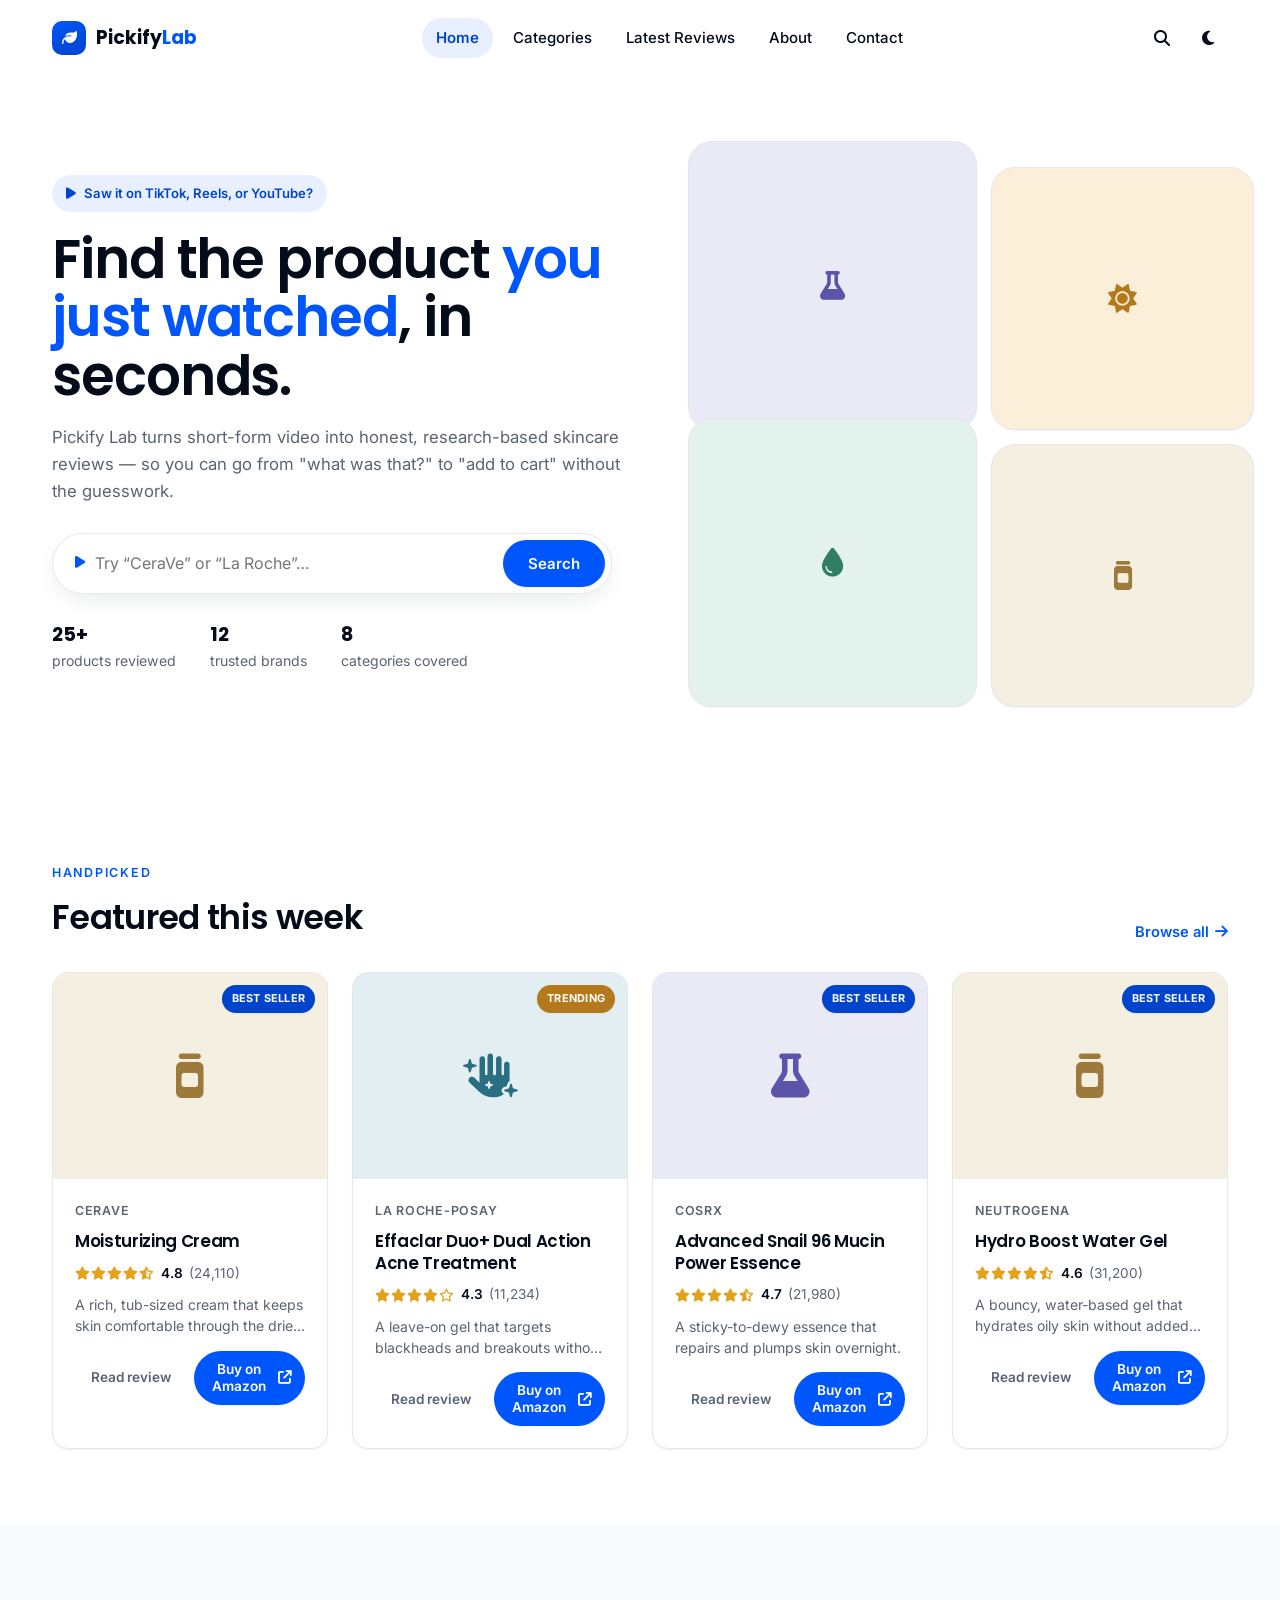
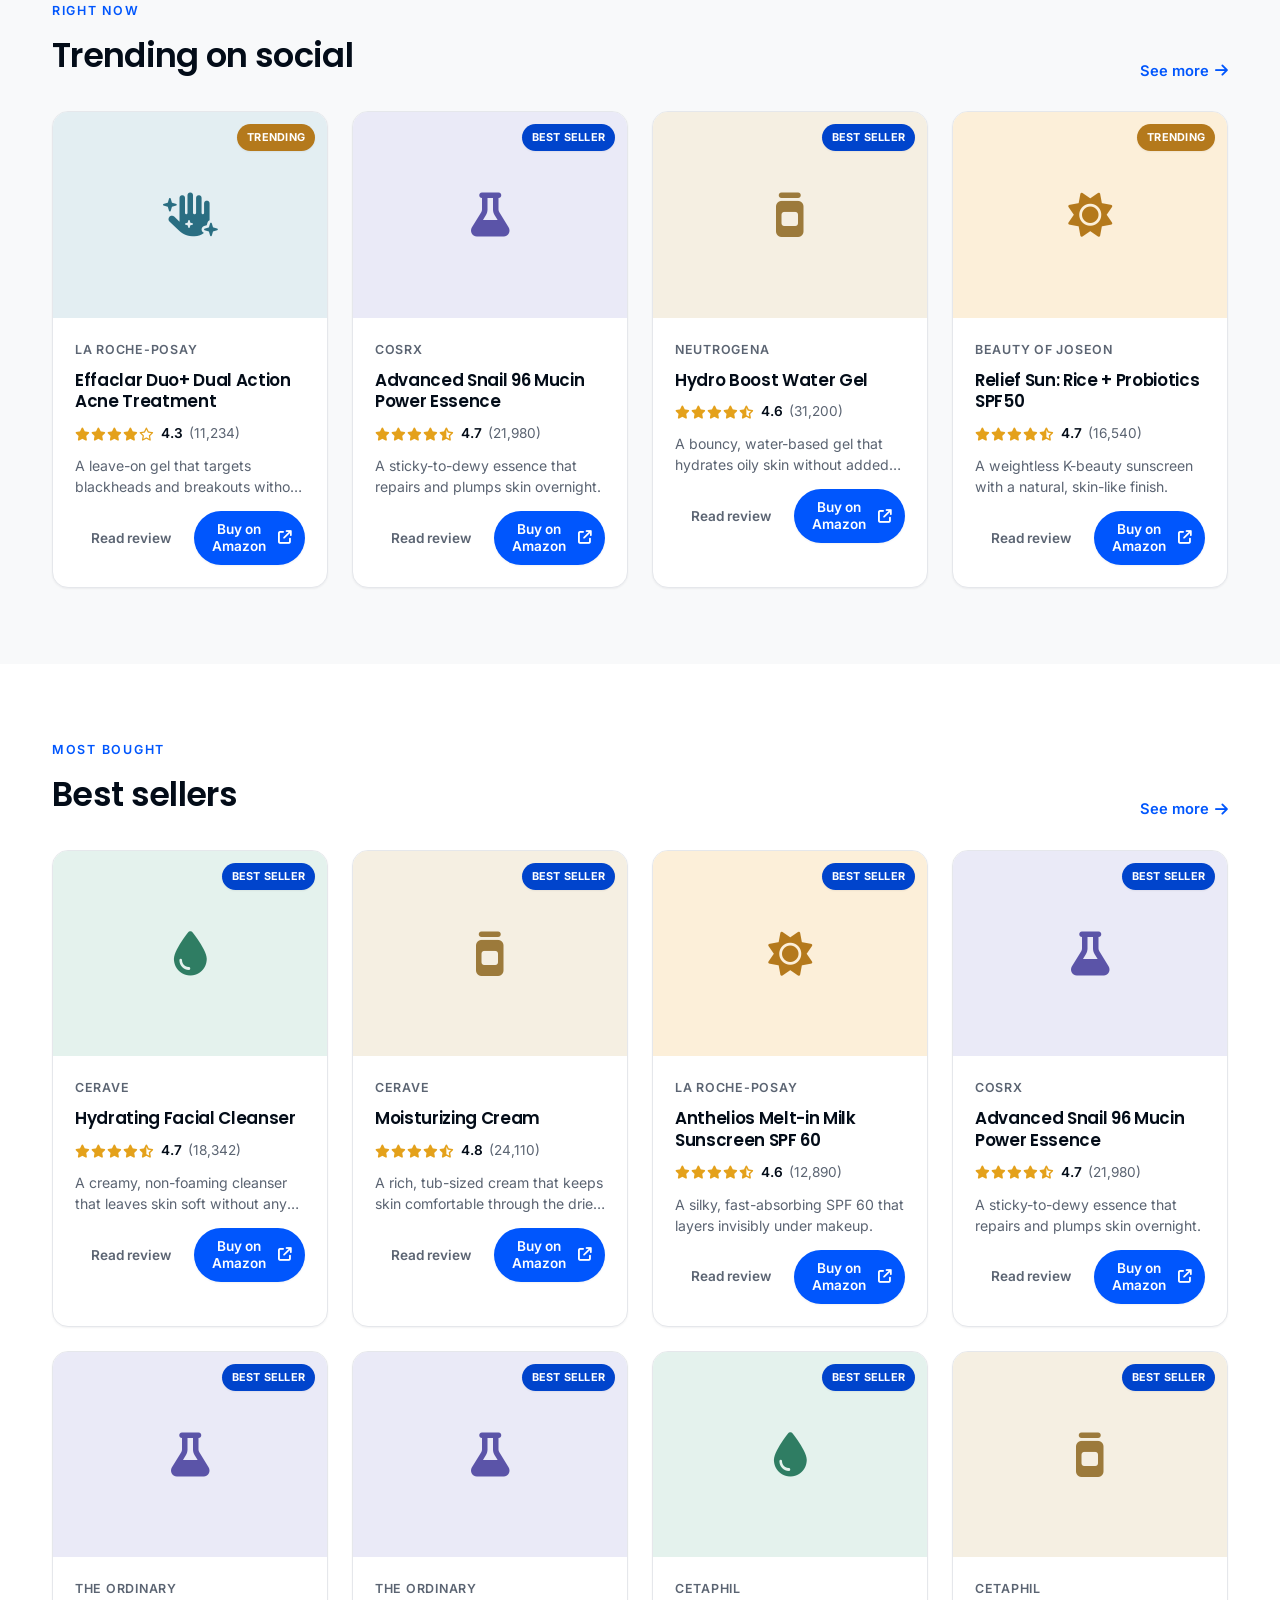
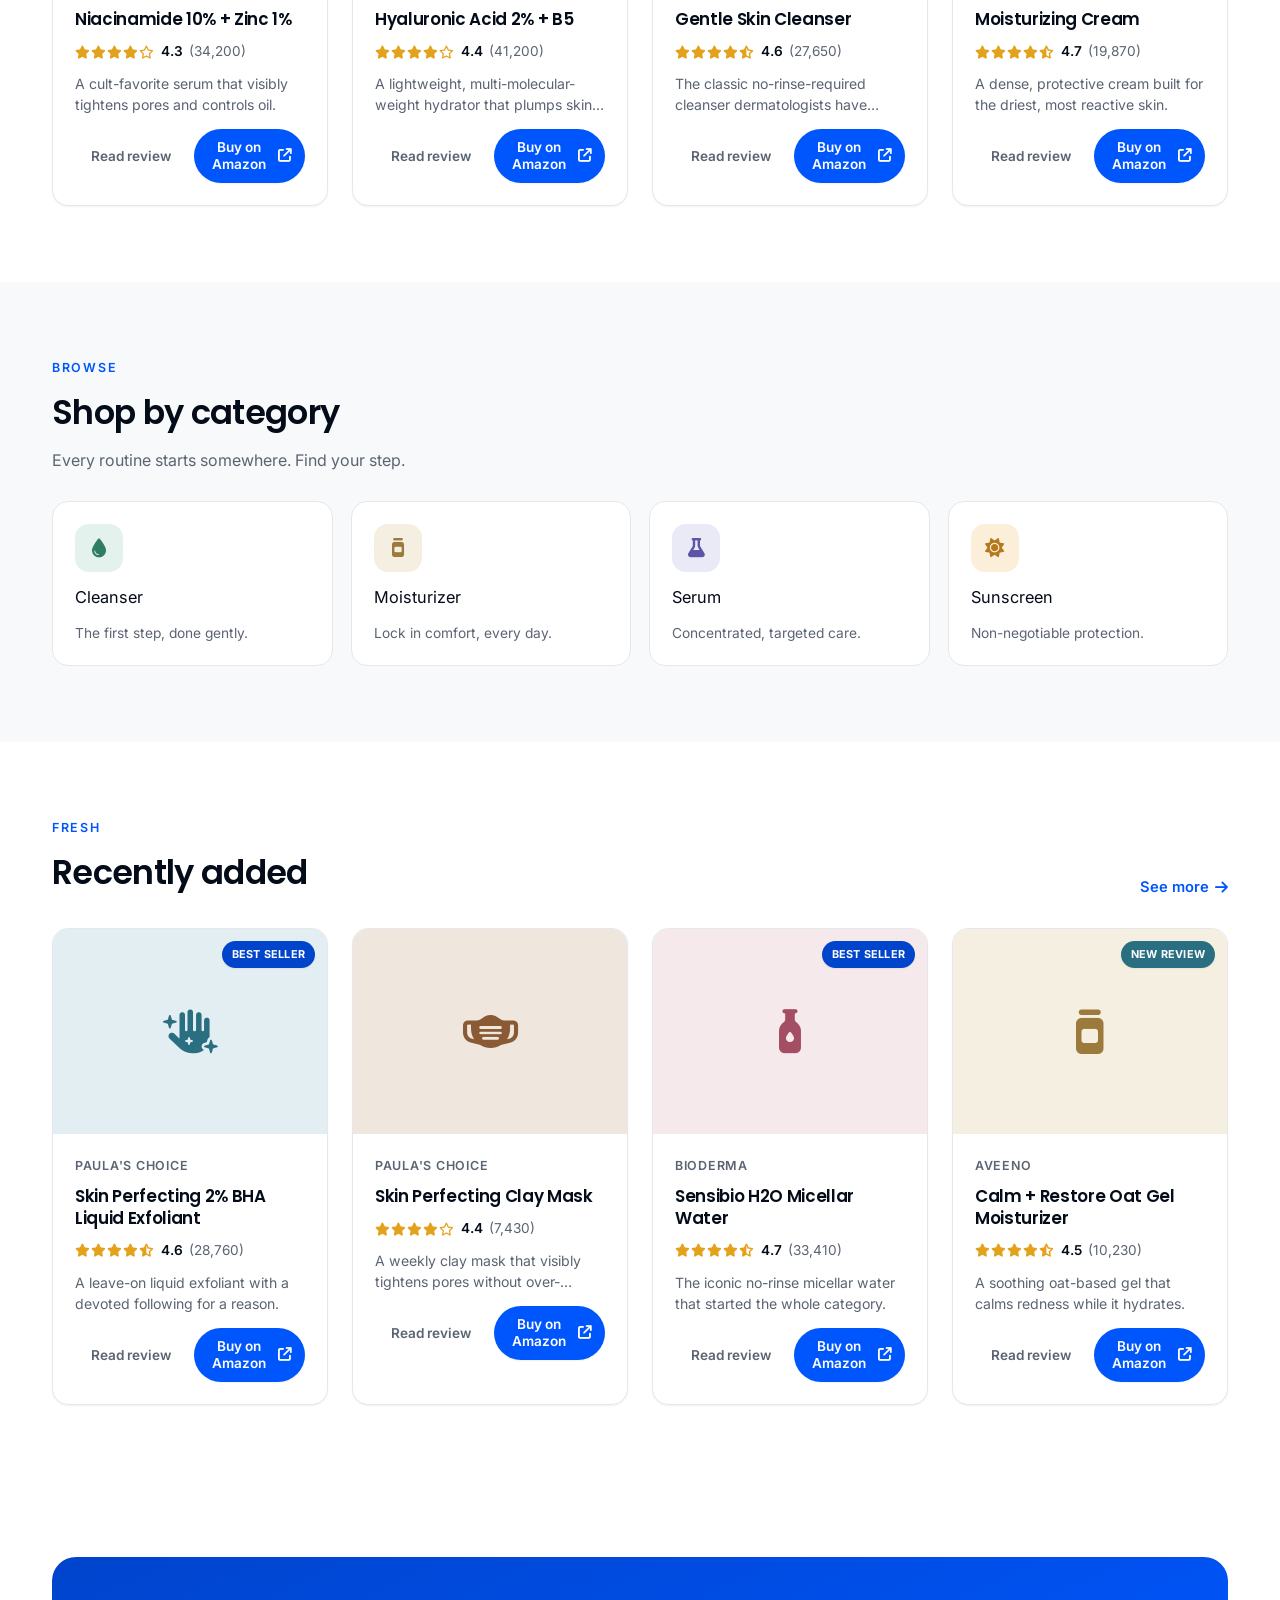
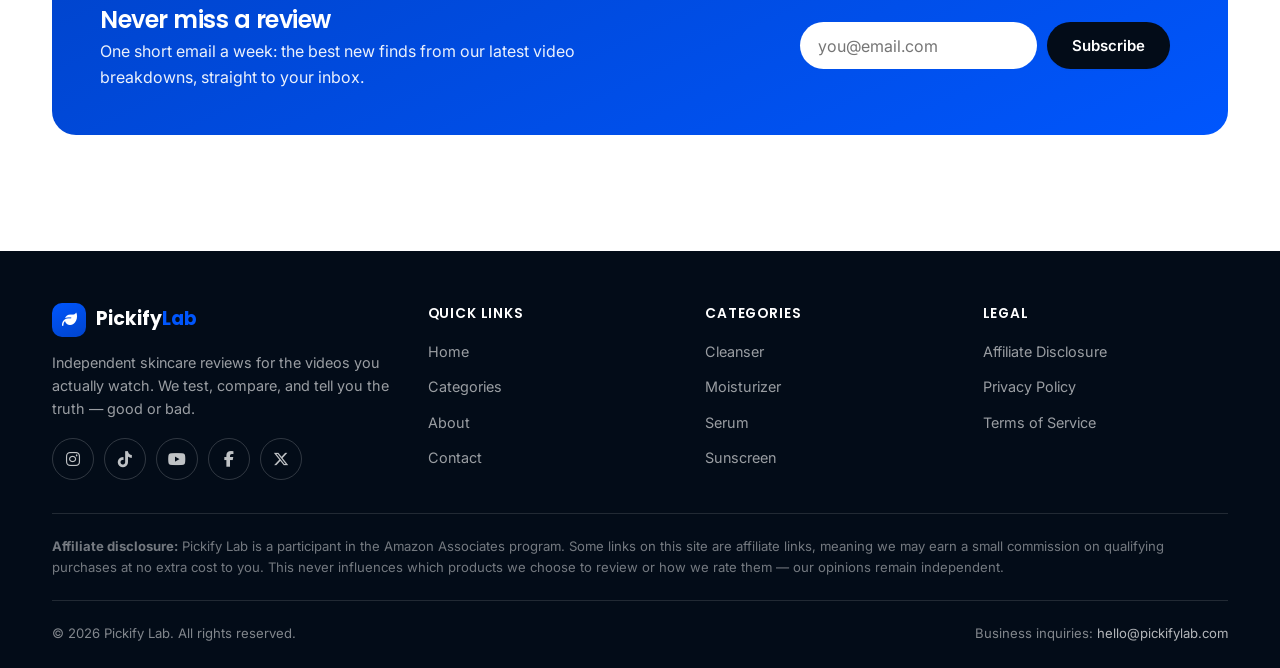
==== commit 28e90567: "admin removal from the front page Removed admin link from footer business inquiries section." ====
--- a/New folder (2)/pickify-lab/index.html
+++ b/New folder (2)/pickify-lab/index.html
@@ -281,7 +281,7 @@
 
       <div class="footer-bottom">
         <p>&copy; <span data-current-year></span> Pickify Lab. All rights reserved.</p>
-        <p>Business inquiries: <a href="mailto:hello@pickifylab.com" data-business-email>hello@pickifylab.com</a> &middot; <a href="admin.html">Admin</a></p>
+        <p>Business inquiries: <a href="mailto:hello@pickifylab.com" data-business-email>hello@pickifylab.com</a></p>
       </div>
     </div>
   </footer>
